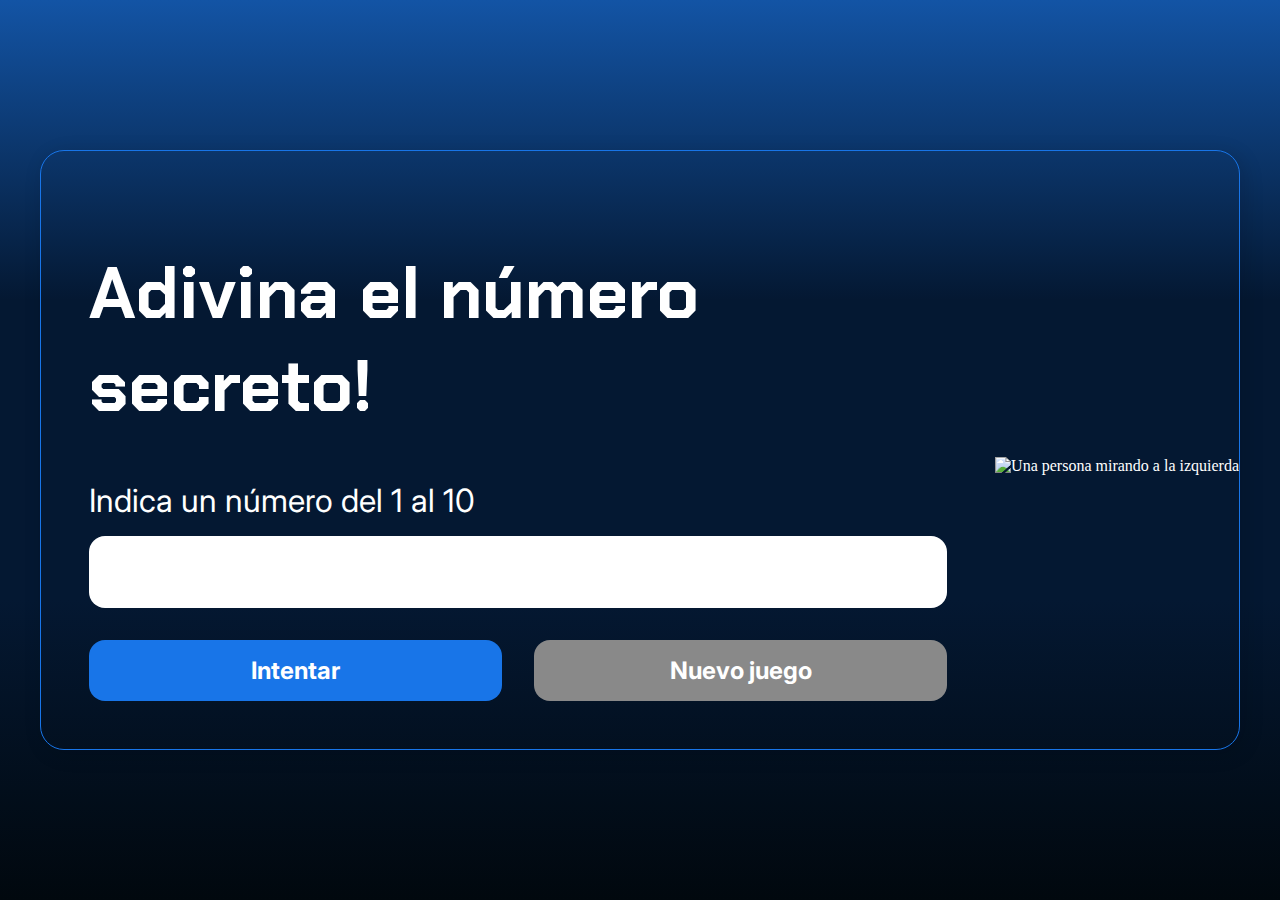
==== index.html @ b6d36149 "Versión final juego número secreto" ====
<!DOCTYPE html>
<html lang="pt-br">

<head>
    <meta charset="UTF-8">
    <meta name="viewport" content="width=device-width, initial-scale=1.0">
    <link rel="preconnect" href="https://fonts.googleapis.com">
    <link rel="preconnect" href="https://fonts.gstatic.com" crossorigin>
    <link href="https://fonts.googleapis.com/css2?family=Chakra+Petch:wght@700&family=Inter:wght@400;700&display=swap"
        rel="stylesheet">
    <link rel="stylesheet" href="style.css">
    <title>JS Game</title>
</head>

<body>

    <div class="container">
        <div class="container__contenido">
            <div class="container__informaciones">
                <div class="container__texto">
                    <h1></h1>
                    <p class="texto__parrafo"></p>
                </div>
                <input type="number" id="valorUsuario" min="1" max="10" class="container__input">
                <div class="chute container__botones">
                    <button onclick="verificarIntento();" class="container__boton">Intentar</button>
                    <button onclick="reiniciarJuego();" class="container__boton" id="reiniciar" disabled>Nuevo juego</button>
                </div>
            </div>
            <img src="/UNO/img copy/ia.png" alt="Una persona mirando a la izquierda" class="container__imagen-persona" />
        </div>
    </div>




    <script src="app.js" defer></script>
</body>

</html>
---- style.css ----
* {
    box-sizing: border-box;
    margin: 0;
    padding: 0;
    color: white;
}

body {
    background: linear-gradient(#1354A5 0%, #041832 33.33%, #041832 66.67%, #01080E 100%);
    height: 100vh;
    display: flex;
    align-items: center;
    justify-content: center;
}


body::before {
    background-image: url("/UNO/img/code.png");
    background-repeat: no-repeat;
    background-position: right;
    content: "";
    display: block;
    position: absolute;
    width: 100%;
    height: 100%;
    opacity: 0.4;
}

.container {
    width: 1200px;
    height: 600px;
    display: flex;
    align-items: center;
    justify-content: space-between;
    border-radius: 24px;
    border: 1px solid #1875E8;
    box-shadow: 4px 4px 20px 0px rgba(1, 8, 14, 0.15);
    background-image: url("img/Ruido.png");
    background-size: 100% 100%;
    position: relative;
}


.container__contenido {
    display: flex;
    align-items: center;
    position: absolute;
    bottom: 0;
}

.container__informaciones {
    flex: 1;
    padding: 3rem;
}

.container__boton {
    border-radius: 16px;
    background: #1875E8;
    padding: 16px 24px;
    width: 100%;
    font-size: 24px;
    font-weight: 700;
    border: none;
    margin-top: 2rem;
}

.container__boton:disabled {
    background: #898989;
}

.container__texto {
    margin: 16px 0 16px 0;
}

.container__texto-azul {
    color: #1875E8;
}

.container__input {
    width: 100%;
    height: 72px;
    border-radius: 16px;
    background-color: #FFF;
    border: none;
    color: #1875E8;
    padding: 2rem;
    font-size: 24px;
    font-weight: 700;
    font-family: 'Inter', sans-serif;
}

.container__botones {
    display: flex;
    gap: 2em;
}

h1 {
    font-family: 'Chakra Petch', sans-serif;
    font-size: 72px;
    padding-bottom: 3rem;
}

p,
button {
    font-family: 'Inter', sans-serif;
}

.texto__parrafo {
    font-size: 32px;
    font-weight: 400;
}
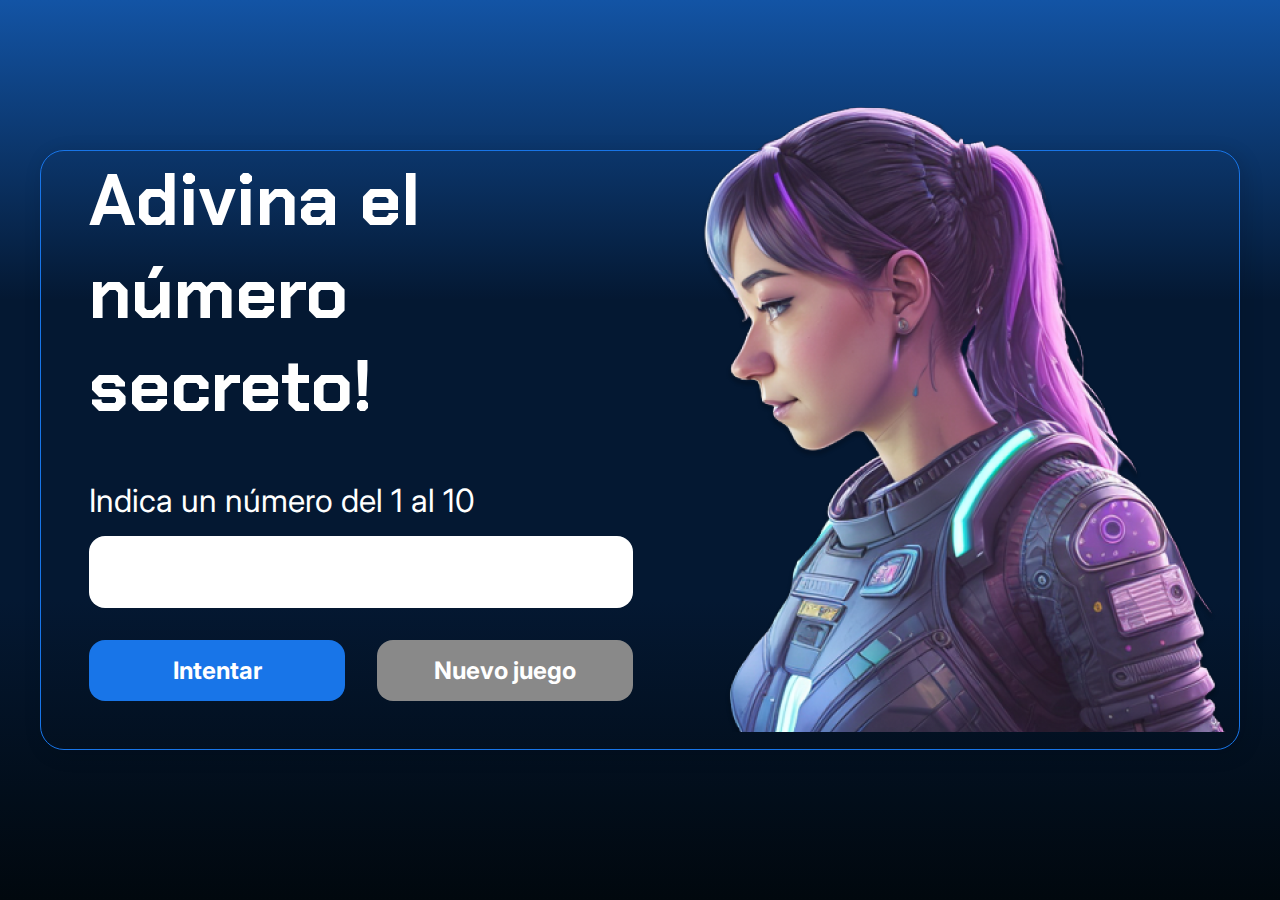
==== commit 8838c670: "Update index.html" ====
--- a/index.html
+++ b/index.html
@@ -27,7 +27,7 @@
                     <button onclick="reiniciarJuego();" class="container__boton" id="reiniciar" disabled>Nuevo juego</button>
                 </div>
             </div>
-            <img src="/UNO/img copy/ia.png" alt="Una persona mirando a la izquierda" class="container__imagen-persona" />
+            <img src="/img copy/ia.png" alt="Una persona mirando a la izquierda" class="container__imagen-persona" />
         </div>
     </div>
 
@@ -37,4 +37,4 @@
     <script src="app.js" defer></script>
 </body>
 
-</html>+</html>
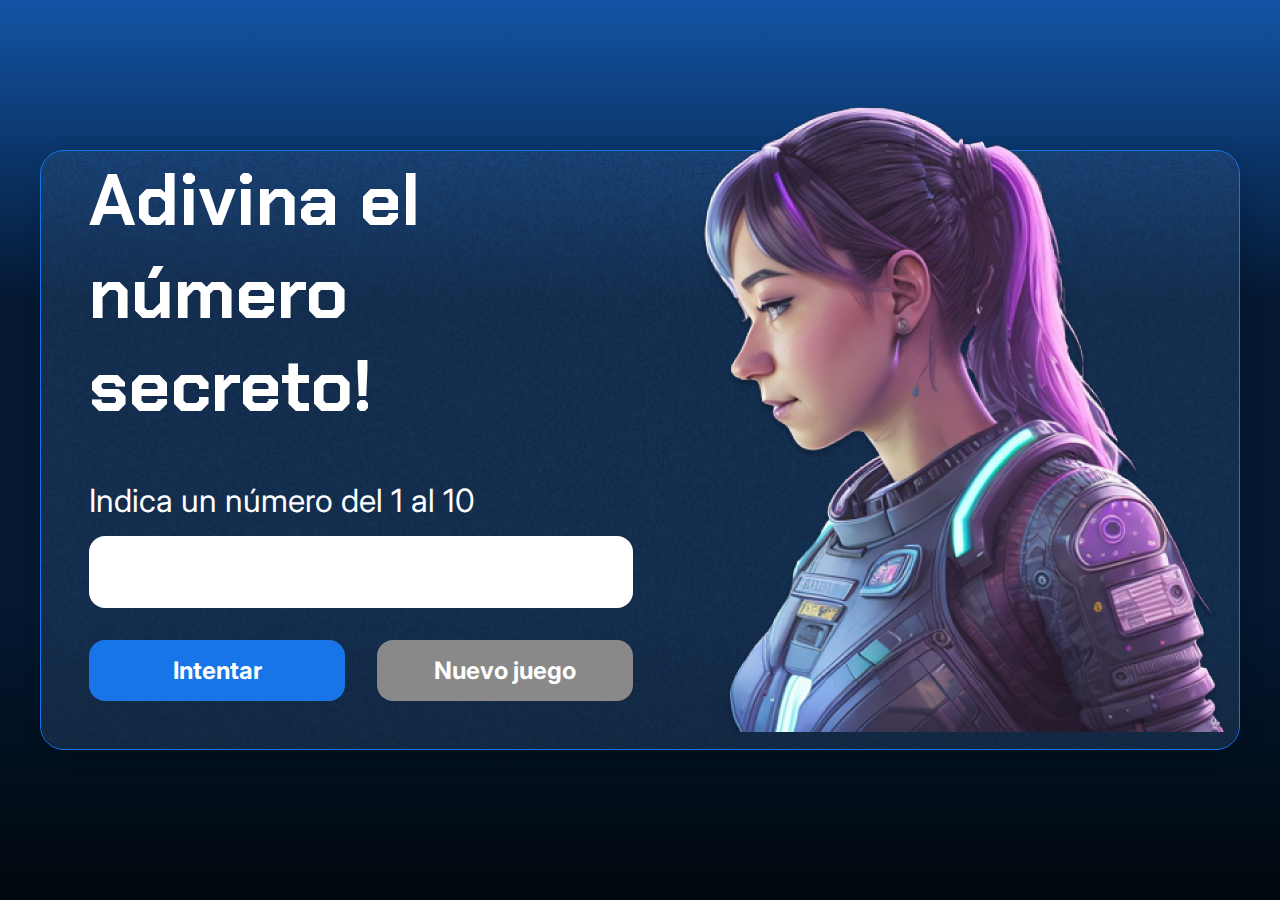
==== commit b4dcc177: "actualización de index" ====
--- a/index.html
+++ b/index.html
@@ -27,7 +27,8 @@
                     <button onclick="reiniciarJuego();" class="container__boton" id="reiniciar" disabled>Nuevo juego</button>
                 </div>
             </div>
-            <img src="/img copy/ia.png" alt="Una persona mirando a la izquierda" class="container__imagen-persona" />
+            <img src="/img/ia.png" alt="Una persona mirando a la izquierda" class="container__imagen-persona" />
+            <!-- hola mundo -->
         </div>
     </div>
 
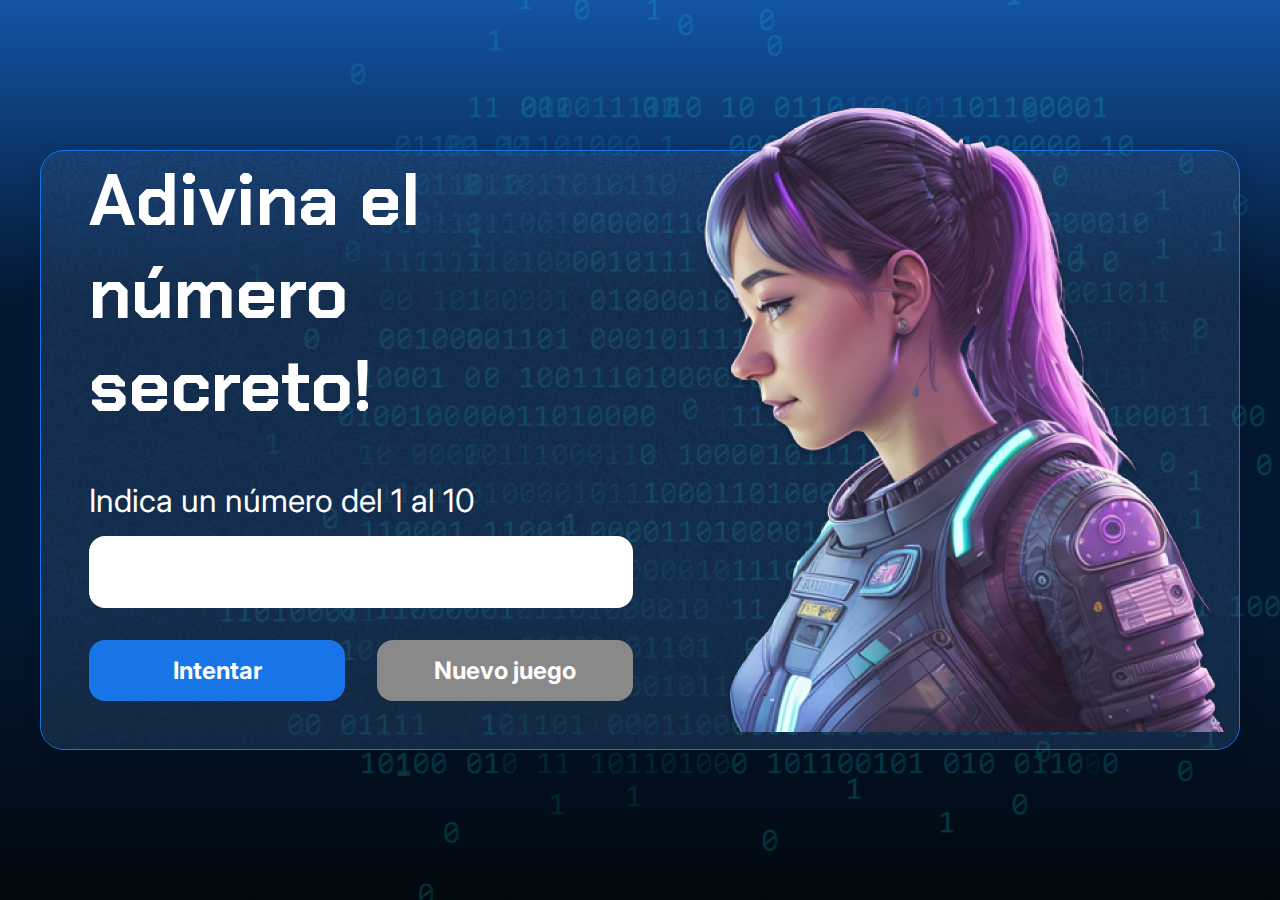
==== commit 88a493e0: "Update" ====
--- a/index.html
+++ b/index.html
@@ -27,8 +27,7 @@
                     <button onclick="reiniciarJuego();" class="container__boton" id="reiniciar" disabled>Nuevo juego</button>
                 </div>
             </div>
-            <img src="/img/ia.png" alt="Una persona mirando a la izquierda" class="container__imagen-persona" />
-            <!-- hola mundo -->
+            <img src="/img copy/ia.png" alt="Una persona mirando a la izquierda" class="container__imagen-persona" />
         </div>
     </div>
 
--- a/style.css
+++ b/style.css
@@ -15,7 +15,7 @@
 
 
 body::before {
-    background-image: url("/UNO/img/code.png");
+    background-image: url("img/code.png");
     background-repeat: no-repeat;
     background-position: right;
     content: "";
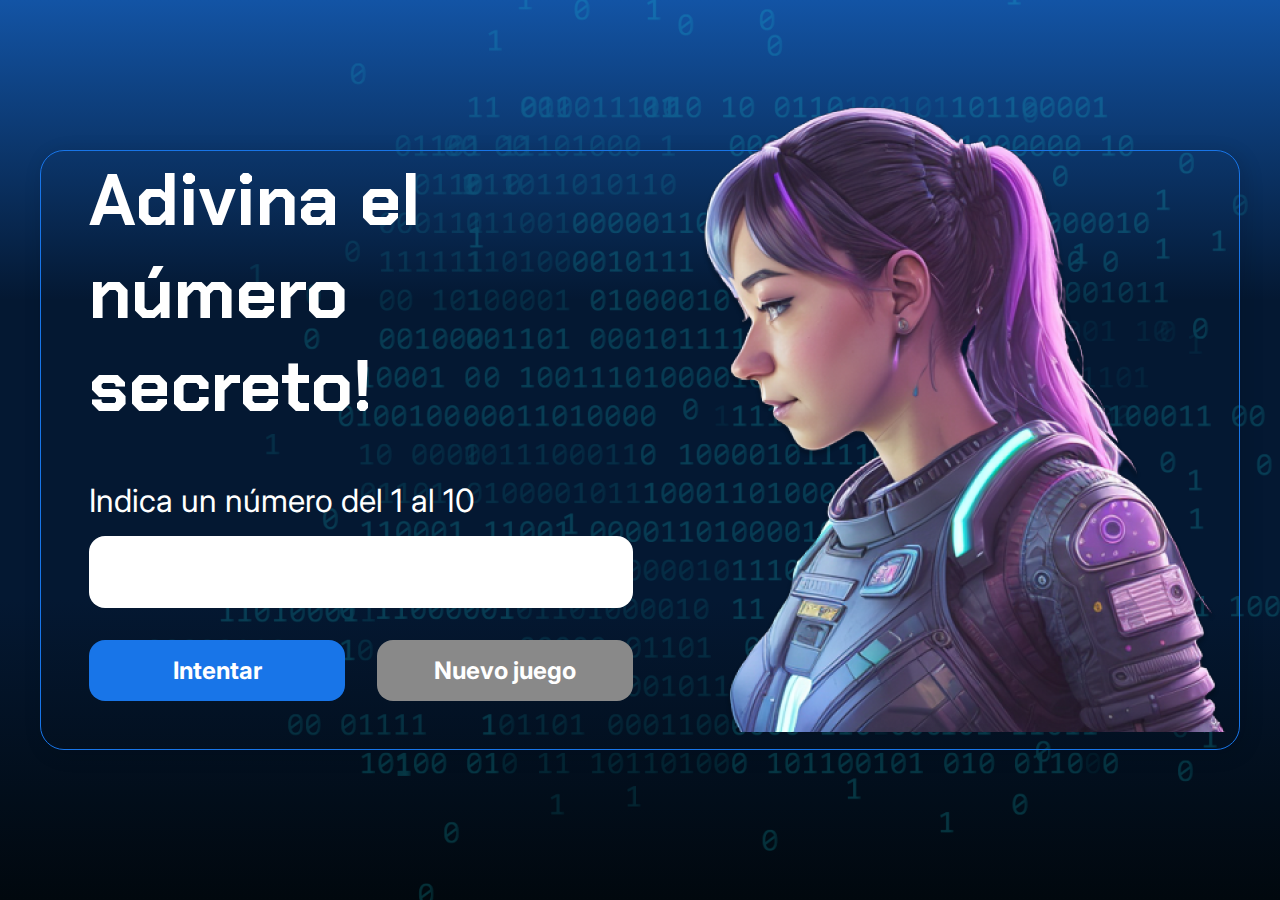
==== commit 82c0c270: "actualizacion" ====
--- a/index.html
+++ b/index.html
@@ -27,7 +27,7 @@
                     <button onclick="reiniciarJuego();" class="container__boton" id="reiniciar" disabled>Nuevo juego</button>
                 </div>
             </div>
-            <img src="/img copy/ia.png" alt="Una persona mirando a la izquierda" class="container__imagen-persona" />
+            <img src="img copy/ia.png" alt="Una persona mirando a la izquierda" class="container__imagen-persona" />
         </div>
     </div>
 
--- a/style.css
+++ b/style.css
@@ -15,7 +15,7 @@
 
 
 body::before {
-    background-image: url("img/code.png");
+    background-image: url("img\ copy/code.png");
     background-repeat: no-repeat;
     background-position: right;
     content: "";
@@ -35,7 +35,7 @@
     border-radius: 24px;
     border: 1px solid #1875E8;
     box-shadow: 4px 4px 20px 0px rgba(1, 8, 14, 0.15);
-    background-image: url("img/Ruido.png");
+    background-image: url("img\ copy/ruido.png");
     background-size: 100% 100%;
     position: relative;
 }
